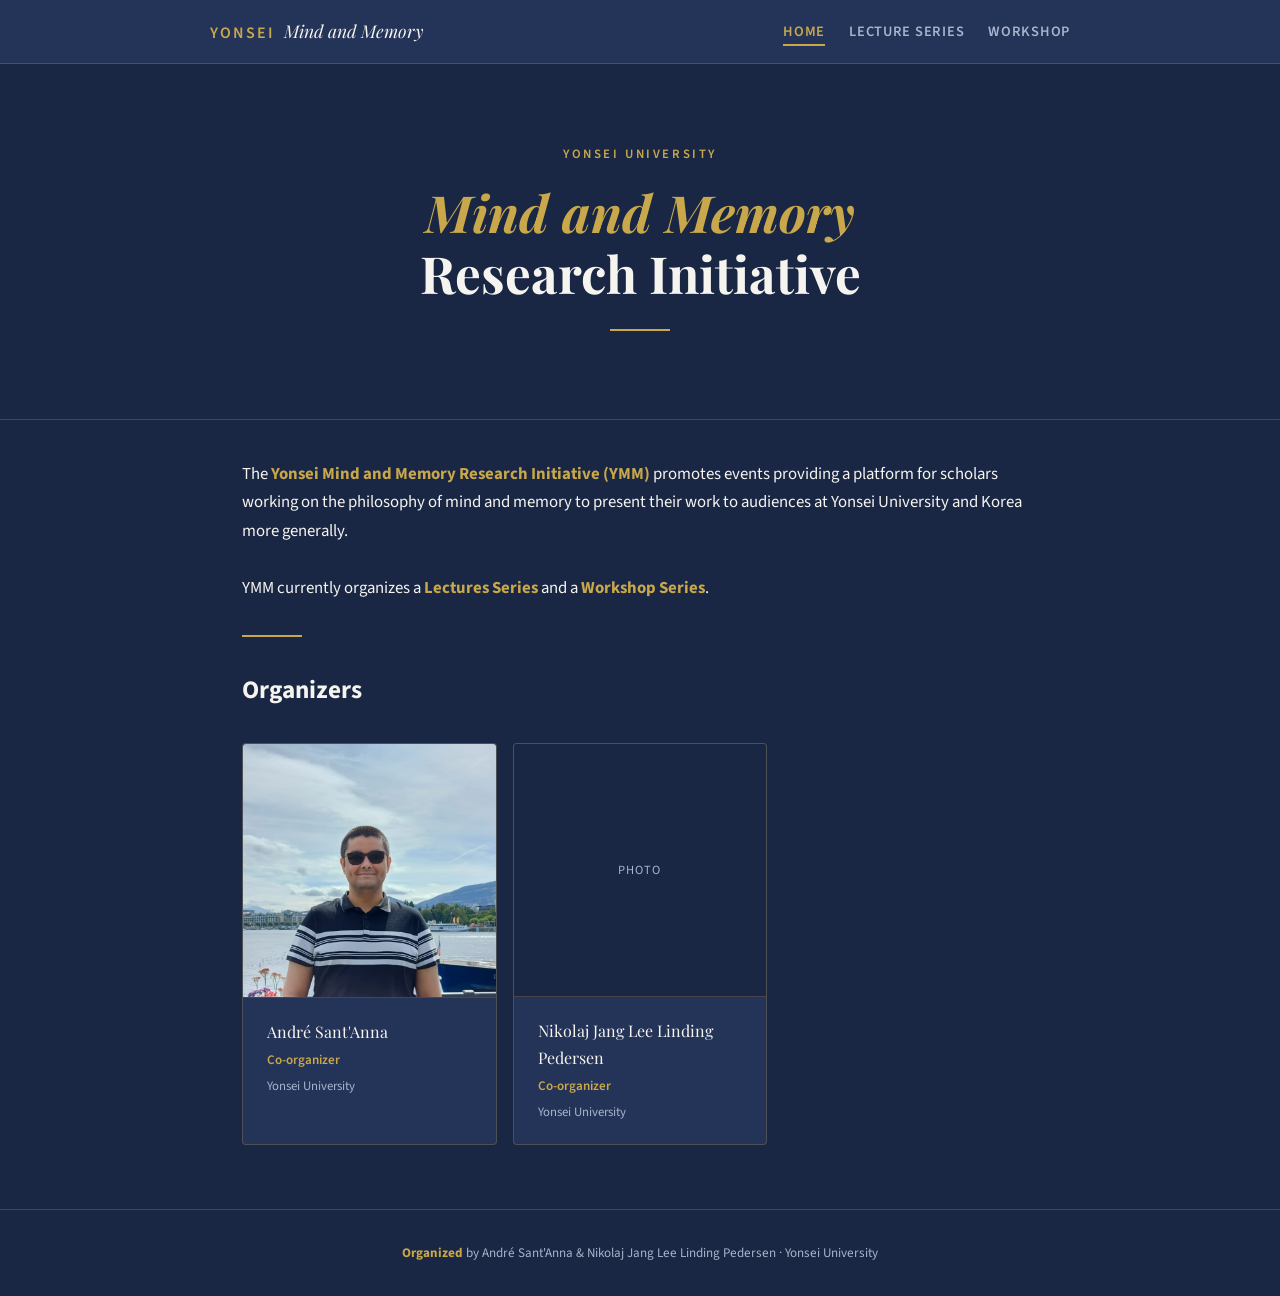
==== index.html @ a87209ff "Update index.html" ====
<!DOCTYPE html>
<html lang="en">
<head>
  <meta charset="UTF-8" />
  <meta name="viewport" content="width=device-width, initial-scale=1.0" />
  <title>Yonsei Mind & Memory Research Initiative</title>
  <link rel="stylesheet" href="css/style.css" />
</head>
<body>

  <!-- ── Hero ── -->
  <section class="hero">
    <p class="eyebrow">Yonsei University</p>
    <h1><em>Mind and Memory</em><br>Research Initiative</h1>
    <hr class="gold-rule" />
  </section>

<div class="container">
      <p style="padding-top:40px;">
	The <span class="gold">Yonsei Mind and Memory Research Initiative (YMM)</span> promotes events providing a platform for scholars working on the philosophy of mind and memory to present their work to audiences at Yonsei University and Korea more generally.

	<br /><br />

	YMM currently organizes a <a class="gold" href="lectureseries.html">Lectures Series</a> and a <a class="gold" href="workshopseries.html">Workshop Series</a>. 	

      </p>

      <hr class="gold-rule" style="margin: 2rem 0;" />

	<h2>Organizers</h2>

	<div class="organizers-grid">

        <div class="organizer-card">
          <div class="headshot-placeholder"><img src="images/santanna.jpg" alt="André Sant'Anna" class="headshot" /></div>
          <div class="card-body">
            <p class="name">André Sant'Anna</p>
            <p class="role">Co-organizer</p>
            <p class="affil">Yonsei University</p>
          </div>
        </div>

        <div class="organizer-card">
          <div class="headshot-placeholder">Photo</div>
          <div class="card-body">
            <p class="name">Nikolaj Jang Lee Linding Pedersen</p>
            <p class="role">Co-organizer</p>
            <p class="affil">Yonsei University</p>
          </div>
        </div>

</div> 

  <script src="js/nav.js"></script>
  <script>
    function toggleAbstract(btn) {
      const abstract = btn.previousElementSibling;
      const collapsed = abstract.classList.toggle('collapsed');
      btn.textContent = collapsed ? 'Read more ↓' : 'Read less ↑';
    }
  </script>

</body>
</html>
---- css/style.css ----
/* =============================================
   YONSEI MIND & MEMORY LECTURE SERIES
   - Deep navy / dark blue backgrounds
   - Gold/amber accent (#C8A84B)
   - Clean white text
   - Serif + sans-serif pairing
   ============================================= */

@import url('https://fonts.googleapis.com/css2?family=Playfair+Display:ital,wght@0,400;0,700;1,400&family=Source+Sans+3:wght@300;400;600&display=swap');

/* ── CSS Variables ── */
:root {
  --navy:       #1a2744;
  --navy-light: #243358;
  --gold:       #c8a84b;
  --gold-light: #dfc27a;
  --white:      #f5f4ef;
  --text-muted: #a8b4cc;
  --border:     rgba(200, 168, 75, 0.25);
  --font-display: 'Playfair Display', Georgia, serif;
  --font-body:    'Source Sans 3', sans-serif;
  --max-width: 860px;
  --spacing: 2rem;
}

/* ── Reset & Base ── */
*, *::before, *::after { box-sizing: border-box; margin: 0; padding: 0; }

html { scroll-behavior: smooth; }

body {
  background-color: var(--navy);
  color: var(--white);
  font-family: var(--font-body);
  font-size: 1.05rem;
  line-height: 1.7;
  min-height: 100vh;
}

a { color: var(--gold); text-decoration: none; transition: color 0.2s; }
a:hover { color: var(--gold-light); }

img { max-width: 100%; display: block; }

/* ── Layout ── */
.container {
  max-width: var(--max-width);
  margin: 0 auto;
  padding: 0 var(--spacing);
}

/* ── Site Header / Nav ── */
.site-header {
  background-color: var(--navy-light);
  border-bottom: 1px solid var(--border);
  padding: 1rem var(--spacing);
  position: relative;
  z-index: 100;
}

.site-header .inner {
  max-width: var(--max-width);
  margin: 0 auto;
  display: flex;
  align-items: center;
  justify-content: space-between;
  gap: 0.75rem;
}

.site-logo {
  display: flex;
  align-items: baseline;
  gap: 0.6rem;
  text-decoration: none;
}

.site-logo .institution {
  font-family: var(--font-body);
  font-weight: 600;
  font-size: 1.0rem;
  letter-spacing: 0.12em;
  text-transform: uppercase;
  color: var(--gold);
}

.site-logo .series-name {
  font-family: var(--font-display);
  font-style: italic;
  font-size: 1.1rem;
  color: var(--white);
}

/* Desktop nav */
.site-nav-wrapper { display: flex; }

.site-nav {
  display: flex;
  gap: 1.5rem;
  list-style: none !important;
  padding: 0;
  margin: 0;
}

.site-nav a {
  font-size: 0.9rem;
  font-weight: 600;
  letter-spacing: 0.05em;
  text-transform: uppercase;
  color: var(--text-muted);
  padding-bottom: 2px;
  border-bottom: 2px solid transparent;
  transition: color 0.2s, border-color 0.2s;
}

.site-nav a:hover,
.site-nav a.active {
  color: var(--gold);
  border-color: var(--gold);
}

/* Hamburger button — hidden on desktop */
.nav-toggle {
  display: none;
  flex-direction: column;
  justify-content: center;
  gap: 5px;
  background: none;
  border: none;
  cursor: pointer;
  padding: 4px;
  width: 32px;
  height: 32px;
}

.nav-toggle span {
  display: block;
  width: 22px;
  height: 2px;
  background: var(--white);
  border-radius: 2px;
  transition: transform 0.25s, opacity 0.25s;
  transform-origin: center;
}

/* Animate to X when open */
.nav-toggle[aria-expanded="true"] span:nth-child(1) {
  transform: translateY(7px) rotate(45deg);
}
.nav-toggle[aria-expanded="true"] span:nth-child(2) {
  opacity: 0;
}
.nav-toggle[aria-expanded="true"] span:nth-child(3) {
  transform: translateY(-7px) rotate(-45deg);
}

/* Mobile nav */
@media (max-width: 768px) {
  .nav-toggle { display: flex; }

  .site-nav-wrapper {
    display: none;
    position: absolute;
    top: 100%;
    left: 0;
    right: 0;
    background: var(--navy-light);
    border-top: 1px solid var(--border);
    border-bottom: 1px solid var(--border);
    padding: 1rem var(--spacing);
  }

  .site-nav-wrapper.open { display: flex; }

  .site-nav {
    flex-direction: column;
    gap: 0;
    width: 100%;
  }

  .site-nav li {
    border-bottom: 1px solid var(--border);
  }

  .site-nav li:last-child { border-bottom: none; }

  .site-nav a {
    display: block;
    padding: 0.75rem 0;
    border-bottom: none;
    font-size: 1rem;
  }

  .site-nav a.active { color: var(--gold); }
}

/* ── Hero ── */
.hero {
  padding: 5rem var(--spacing) 4rem;
  text-align: center;
  border-bottom: 1px solid var(--border);
}

.hero .eyebrow {
  font-size: 0.8rem;
  font-weight: 600;
  letter-spacing: 0.2em;
  text-transform: uppercase;
  color: var(--gold);
  margin-bottom: 1rem;
}

.hero h1 {
  font-family: var(--font-display);
  font-size: clamp(2rem, 5vw, 3.2rem);
  font-weight: 700;
  line-height: 1.2;
  color: var(--white);
  margin-bottom: 0.75rem;
}

.hero h1 em {
  font-style: italic;
  color: var(--gold);
}

.hero .subtitle {
  font-size: 1.05rem;
  color: var(--text-muted);
  max-width: 520px;
  margin: 0 auto 2rem;
}

/* ── Gold Divider ── */
.gold-rule {
  width: 60px;
  height: 2px;
  background: var(--gold);
  margin: 1.5rem auto;
  border: none;
}

/* ── Section Titles ── */
.section-title {
  font-family: var(--font-display);
  font-size: 1.6rem;
  font-weight: 700;
  color: var(--white);
  margin-bottom: 0.3rem;
}

.section-title em { font-style: italic; color: var(--gold); }

/* ── Talk Cards ── */
.talks-list {
  display: flex;
  flex-direction: column;
  gap: 1.5rem;
  padding: 3rem 0;
}

.talk-card {
  background: var(--navy-light);
  border: 1px solid var(--border);
  border-left: 4px solid var(--gold);
  border-radius: 4px;
  padding: 1.75rem 2rem;
  display: grid;
  grid-template-columns: 110px 1fr;
  gap: 1.5rem;
  transition: background 0.2s;
}

.talk-card:hover { background: #2a3d62; }

.talk-card .date-block {
  text-align: center;
  padding-top: 0.2rem;
}

.talk-card .date-block .day {
  font-family: var(--font-display);
  font-size: 2.2rem;
  font-weight: 700;
  color: var(--gold);
  line-height: 1;
}

.talk-card .date-block .month {
  font-size: 0.75rem;
  font-weight: 600;
  letter-spacing: 0.12em;
  text-transform: uppercase;
  color: var(--text-muted);
  margin-top: 0.2rem;
}

.talk-card .date-block .time {
  font-size: 0.78rem;
  color: var(--text-muted);
  margin-top: 0.4rem;
}

.talk-card .talk-info h3 {
  font-family: var(--font-display);
  font-size: 1.2rem;
  font-weight: 700;
  color: var(--white);
  margin-bottom: 0.2rem;
}

.talk-card .talk-info .speaker {
  font-size: 0.9rem;
  font-weight: 600;
  color: var(--gold);
  margin-bottom: 0.1rem;
}

.talk-card .talk-info .affiliation {
  font-size: 0.82rem;
  color: var(--text-muted);
  margin-bottom: 0.75rem;
}

.talk-card .talk-info .abstract {
  font-size: 0.92rem;
  color: var(--text-muted);
  line-height: 1.6;
}

.talk-card .talk-info .abstract.collapsed {
  display: -webkit-box;
  -webkit-line-clamp: 3;
  -webkit-box-orient: vertical;
  overflow: hidden;
}

.toggle-abstract {
  background: none;
  border: none;
  color: var(--gold);
  font-family: var(--font-body);
  font-size: 0.82rem;
  font-weight: 600;
  cursor: pointer;
  padding: 0.4rem 0 0;
  display: block;
  transition: color 0.2s;
}
.toggle-abstract:hover { color: var(--gold-light); }

/* ── About Page ── */
.about-section {
  padding: 4rem 0;
  max-width: 660px;
}

.about-section p { margin-bottom: 1.25rem; color: var(--text-muted); }
.about-section p:first-of-type { color: var(--white); font-size: 1.1rem; }

.organizers-grid {
  display: grid;
  grid-template-columns: repeat(auto-fill, minmax(220px, 1fr));
  gap: 1rem;
  margin-top: 2rem;
}

.organizer-card {
  background: var(--navy-light);
  border: 1px solid var(--border);
  border-radius: 4px;
  overflow: hidden;
}

.organizer-card .headshot {
  width: 100%;
  aspect-ratio: 1 / 1;
  object-fit: cover;
  object-position: top;
  display: block;
  background: var(--navy);
}

/* Placeholder shown when no image is provided */
.organizer-card .headshot-placeholder {
  width: 100%;
  aspect-ratio: 1 / 1;
  background: var(--navy);
  display: flex;
  align-items: center;
  justify-content: center;
  color: var(--text-muted);
  font-size: 0.78rem;
  letter-spacing: 0.08em;
  text-transform: uppercase;
  border-bottom: 1px solid var(--border);
}

.organizer-card .card-body {
  padding: 1.25rem 1.5rem;
}

.organizer-card .name {
  font-family: var(--font-display);
  font-size: 1rem;
  color: var(--white);
  margin-bottom: 0.25rem;
}

.organizer-card .role {
  font-size: 0.82rem;
  color: var(--gold);
  font-weight: 600;
  margin-bottom: 0.25rem;
}

.organizer-card .affil {
  font-size: 0.8rem;
  color: var(--text-muted);
}

/* ── Venue Info ── */
.venue-info {
  background: var(--navy-light);
  border: 1px solid var(--border);
  border-radius: 4px;
  padding: 1.5rem 2rem;
  margin-top: 2rem;
  display: flex;
  gap: 2rem;
  flex-wrap: wrap;
}

.venue-info .venue-detail { flex: 1; min-width: 180px; }
.venue-info .venue-detail .label {
  font-size: 0.75rem;
  font-weight: 600;
  letter-spacing: 0.12em;
  text-transform: uppercase;
  color: var(--gold);
  margin-bottom: 0.3rem;
}
.venue-info .venue-detail .value { color: var(--white); font-size: 0.95rem; }

/* ── Page Content ── */
.page-content {
  padding: 4rem var(--spacing);
}

.page-header {
  padding: 3rem var(--spacing) 2rem;
  border-bottom: 1px solid var(--border);
}

.page-header .eyebrow {
  font-size: 0.75rem;
  font-weight: 600;
  letter-spacing: 0.2em;
  text-transform: uppercase;
  color: var(--gold);
  margin-bottom: 0.75rem;
}

.page-header h1 {
  font-family: var(--font-display);
  font-size: clamp(1.8rem, 4vw, 2.6rem);
  color: var(--white);
}

/* ── Footer ── */
.site-footer {
  margin-top: 4rem;
  border-top: 1px solid var(--border);
  padding: 2rem var(--spacing);
  text-align: center;
  font-size: 0.82rem;
  color: var(--text-muted);
}

.site-footer a { color: var(--text-muted); }
.site-footer a:hover { color: var(--gold); }

/* ── Responsive ── */
@media (max-width: 768px) {
  .talk-card {
    grid-template-columns: 1fr;
  }
  .talk-card .date-block {
    display: flex;
    align-items: baseline;
    gap: 0.6rem;
    text-align: left;
  }
  .talk-card .date-block .day { font-size: 1.4rem; }
  .talk-card .date-block .time { margin-top: 0; }

}

.gold {
  color: #C8A84B;
  font-weight: bold;
}
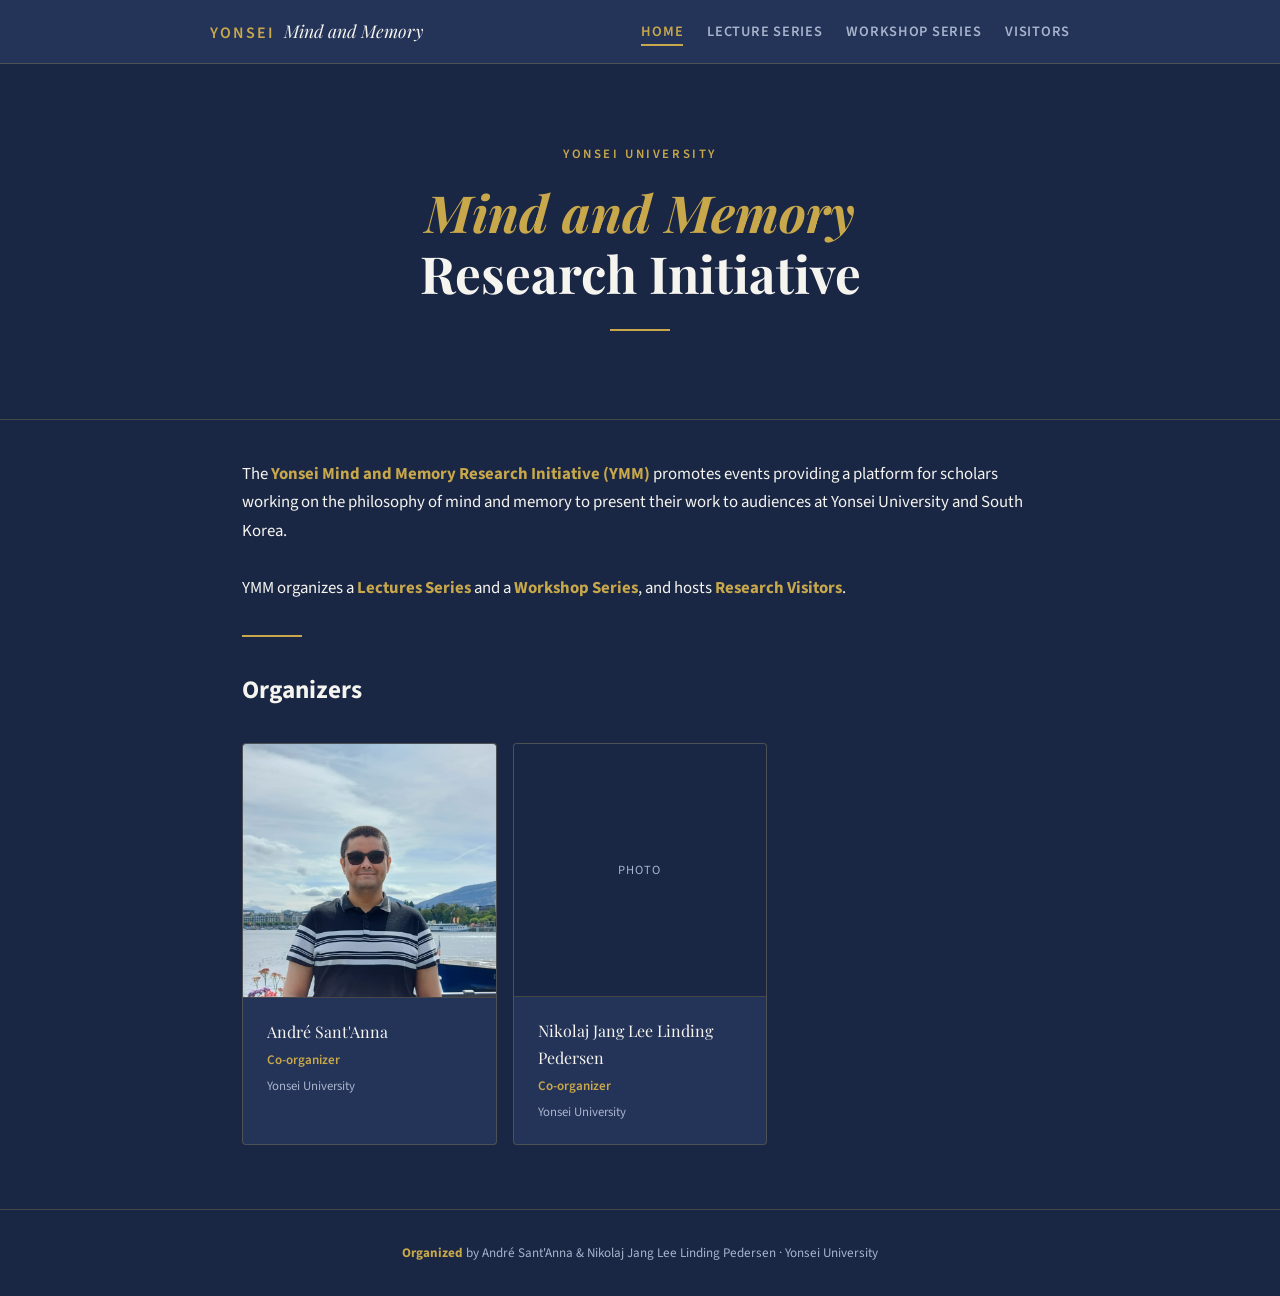
==== commit 0209cb9a: "update" ====
--- a/index.html
+++ b/index.html
@@ -17,11 +17,11 @@
 
 <div class="container">
       <p style="padding-top:40px;">
-	The <span class="gold">Yonsei Mind and Memory Research Initiative (YMM)</span> promotes events providing a platform for scholars working on the philosophy of mind and memory to present their work to audiences at Yonsei University and Korea more generally.
+	The <span class="gold">Yonsei Mind and Memory Research Initiative (YMM)</span> promotes events providing a platform for scholars working on the philosophy of mind and memory to present their work to audiences at Yonsei University and South Korea.
 
 	<br /><br />
 
-	YMM currently organizes a <a class="gold" href="lectureseries.html">Lectures Series</a> and a <a class="gold" href="workshopseries.html">Workshop Series</a>. 	
+	YMM organizes a <a class="gold" href="lectureseries.html">Lectures Series</a> and a <a class="gold" href="workshopseries.html">Workshop Series</a>, and hosts <a class="gold" href="workshopseries.html">Research Visitors</a>. 	
 
       </p>
 
--- a/css/style.css
+++ b/css/style.css
@@ -498,4 +498,37 @@
 .gold {
   color: #C8A84B;
   font-weight: bold;
-}+}
+
+.poster-frame {
+  background: #f5f0e8;        /* warm off-white — neutral against the navy */
+  border-radius: 4px;
+  padding: 1.5rem;
+  max-width: 580px;
+  box-shadow: 0 8px 32px rgba(0,0,0,0.35);
+  margin: 2rem 0;
+}
+
+.poster-frame img {
+  width: 100%;
+  border-radius: 2px;
+  display: block;
+}
+
+.poster-label {
+  font-size: 1.2rem;
+  font-weight: 600;
+  letter-spacing: 0.15em;
+  text-transform: uppercase;
+  color: #7a6a4a;             /* muted gold-brown, readable on off-white */
+  margin-bottom: 0.75rem;
+}
+
+.poster-caption {
+  font-size: 0.78rem;
+  color: #7a6a4a;
+  margin-top: 0.75rem;
+  text-align: center;
+}
+
+.poster-caption a { color: #7a6a4a; text-decoration: underline; }
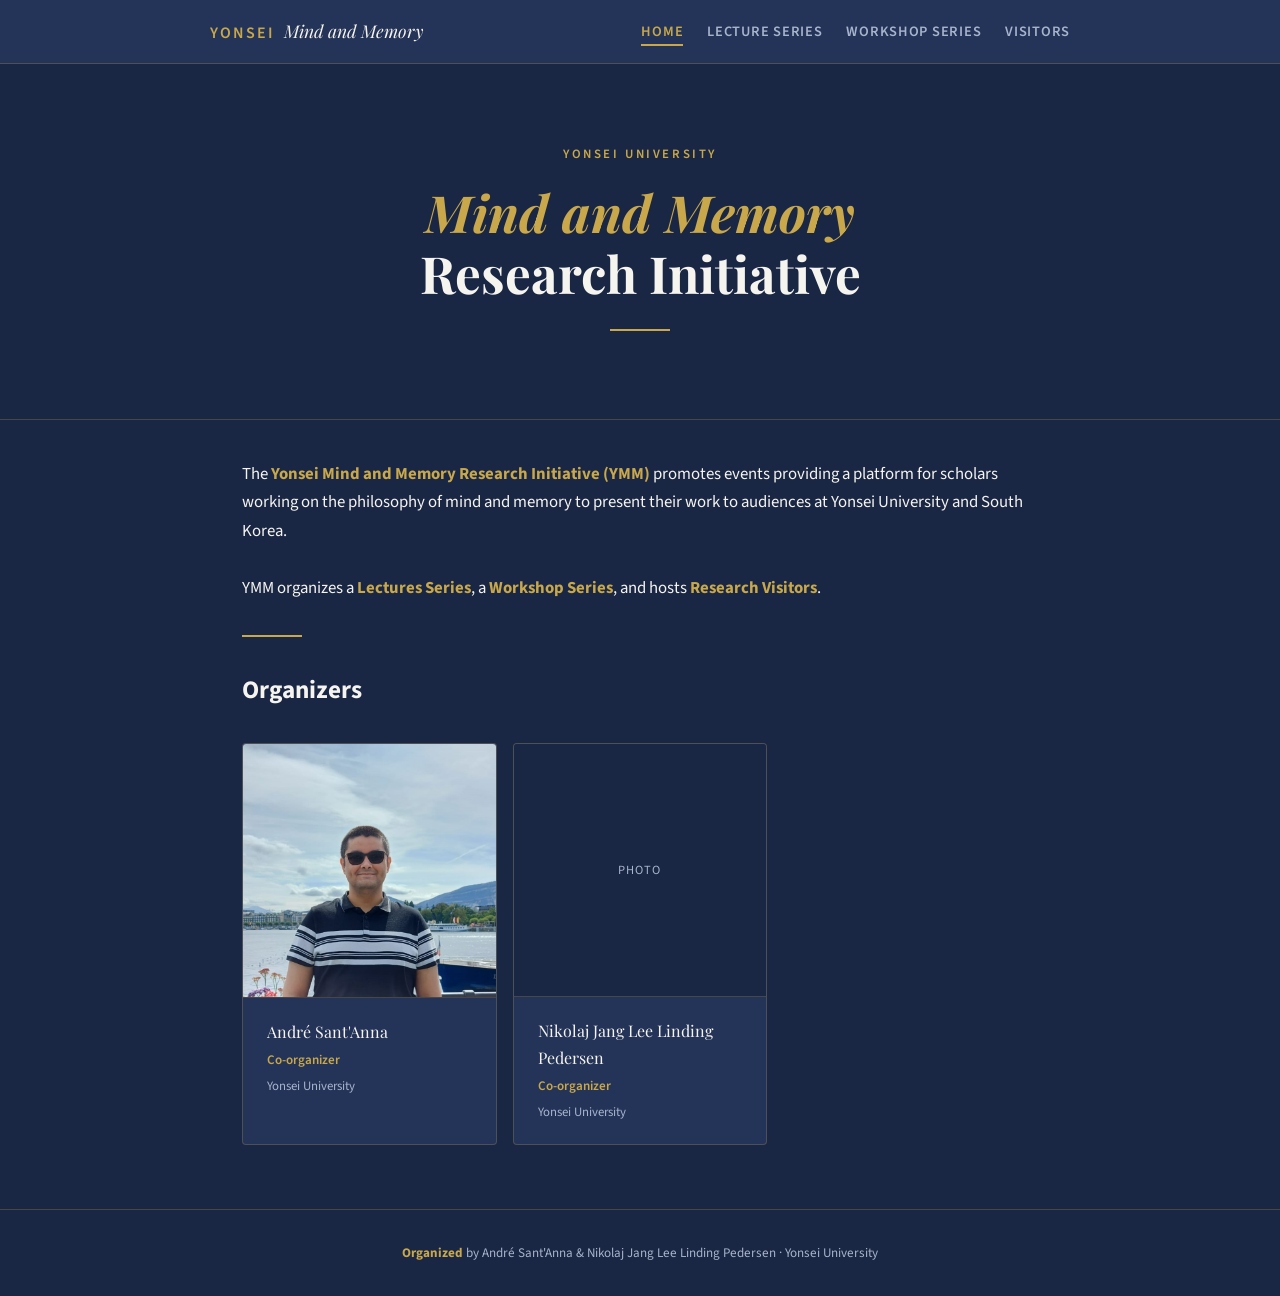
==== commit 15c35999: "update" ====
--- a/index.html
+++ b/index.html
@@ -21,7 +21,7 @@
 
 	<br /><br />
 
-	YMM organizes a <a class="gold" href="lectureseries.html">Lectures Series</a> and a <a class="gold" href="workshopseries.html">Workshop Series</a>, and hosts <a class="gold" href="workshopseries.html">Research Visitors</a>. 	
+	YMM organizes a <a class="gold" href="lectureseries.html">Lectures Series</a>, a <a class="gold" href="workshopseries.html">Workshop Series</a>, and hosts <a class="gold" href="visitors.html">Research Visitors</a>. 	
 
       </p>
 
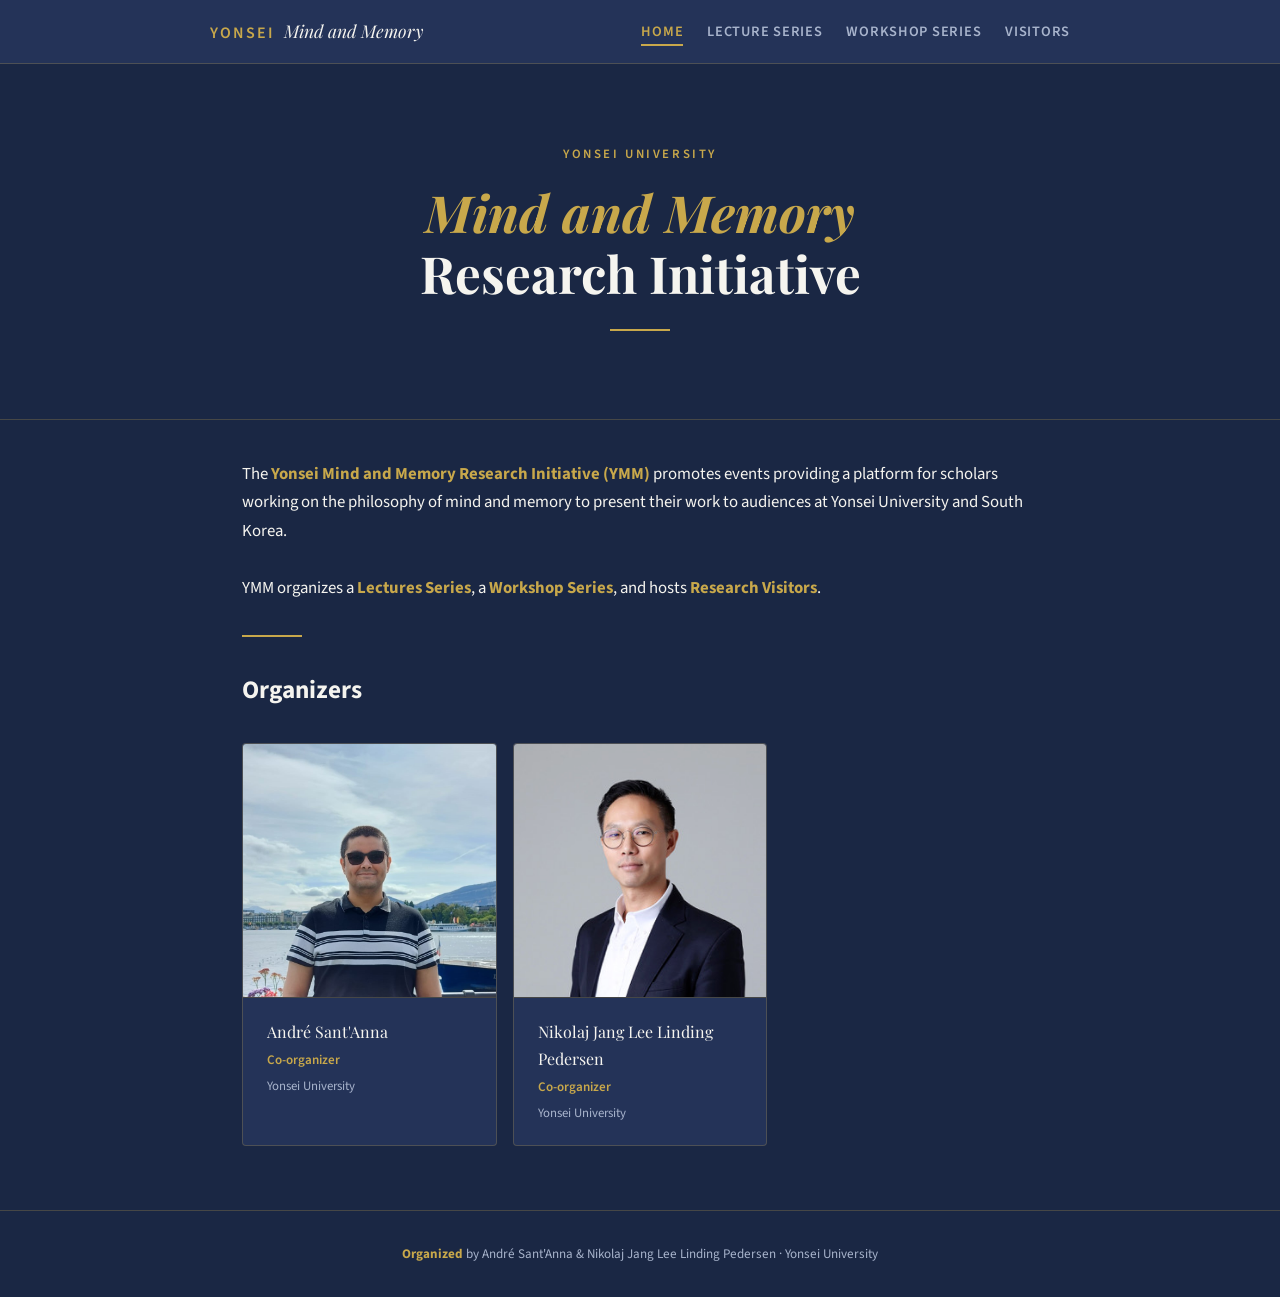
==== commit 4878be36: "update" ====
--- a/index.html
+++ b/index.html
@@ -41,7 +41,7 @@
         </div>
 
         <div class="organizer-card">
-          <div class="headshot-placeholder">Photo</div>
+          <div class="headshot-placeholder"><img src="images/pedersen.png" alt="Nikolaj Jang Lee Linding Pedersen" class="headshot" /></div>
           <div class="card-body">
             <p class="name">Nikolaj Jang Lee Linding Pedersen</p>
             <p class="role">Co-organizer</p>
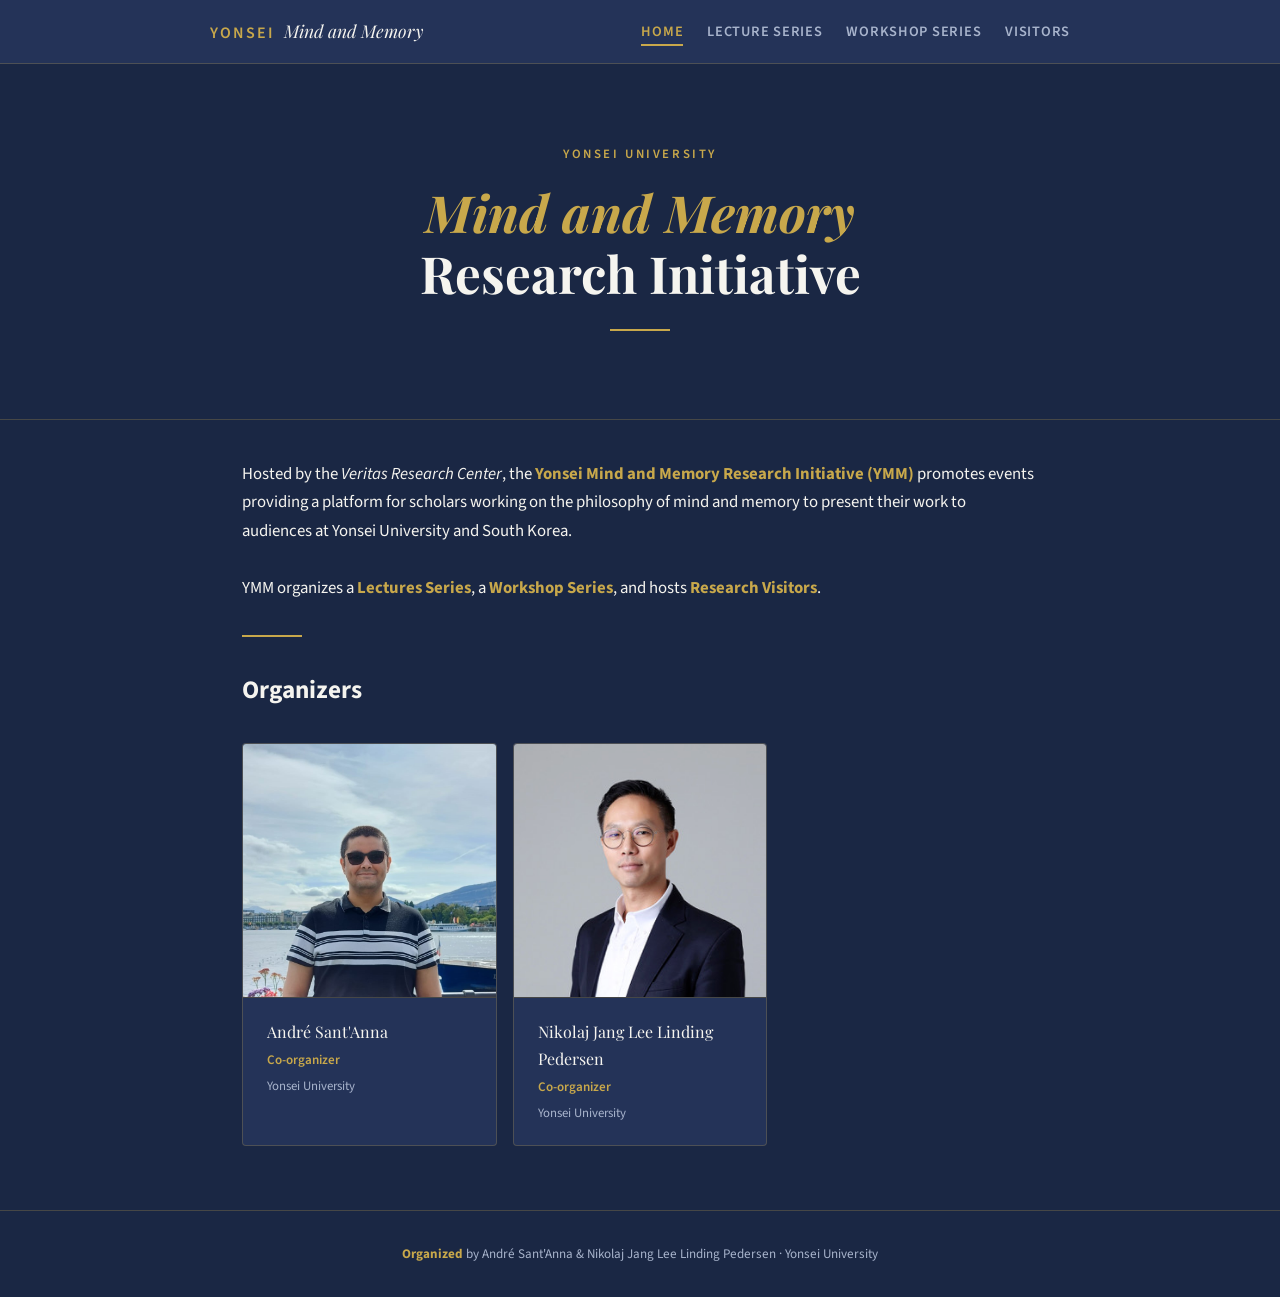
==== commit f119caaf: "update" ====
--- a/index.html
+++ b/index.html
@@ -5,6 +5,7 @@
   <meta name="viewport" content="width=device-width, initial-scale=1.0" />
   <title>Yonsei Mind & Memory Research Initiative</title>
   <link rel="stylesheet" href="css/style.css" />
+  <link rel="icon" type="image/x-icon" href="./images/yonsei-logo.png">
 </head>
 <body>
 
@@ -17,11 +18,11 @@
 
 <div class="container">
       <p style="padding-top:40px;">
-	The <span class="gold">Yonsei Mind and Memory Research Initiative (YMM)</span> promotes events providing a platform for scholars working on the philosophy of mind and memory to present their work to audiences at Yonsei University and South Korea.
+	Hosted by the <I>Veritas Research Center</I>, the <span class="gold">Yonsei Mind and Memory Research Initiative (YMM)</span> promotes events providing a platform for scholars working on the philosophy of mind and memory to present their work to audiences at Yonsei University and South Korea.
 
 	<br /><br />
 
-	YMM organizes a <a class="gold" href="lectureseries.html">Lectures Series</a>, a <a class="gold" href="workshopseries.html">Workshop Series</a>, and hosts <a class="gold" href="visitors.html">Research Visitors</a>. 	
+	YMM organizes a <a class="gold" href="lecture.html">Lectures Series</a>, a <a class="gold" href="workshop.html">Workshop Series</a>, and hosts <a class="gold" href="visitors.html">Research Visitors</a>. 	
 
       </p>
 
